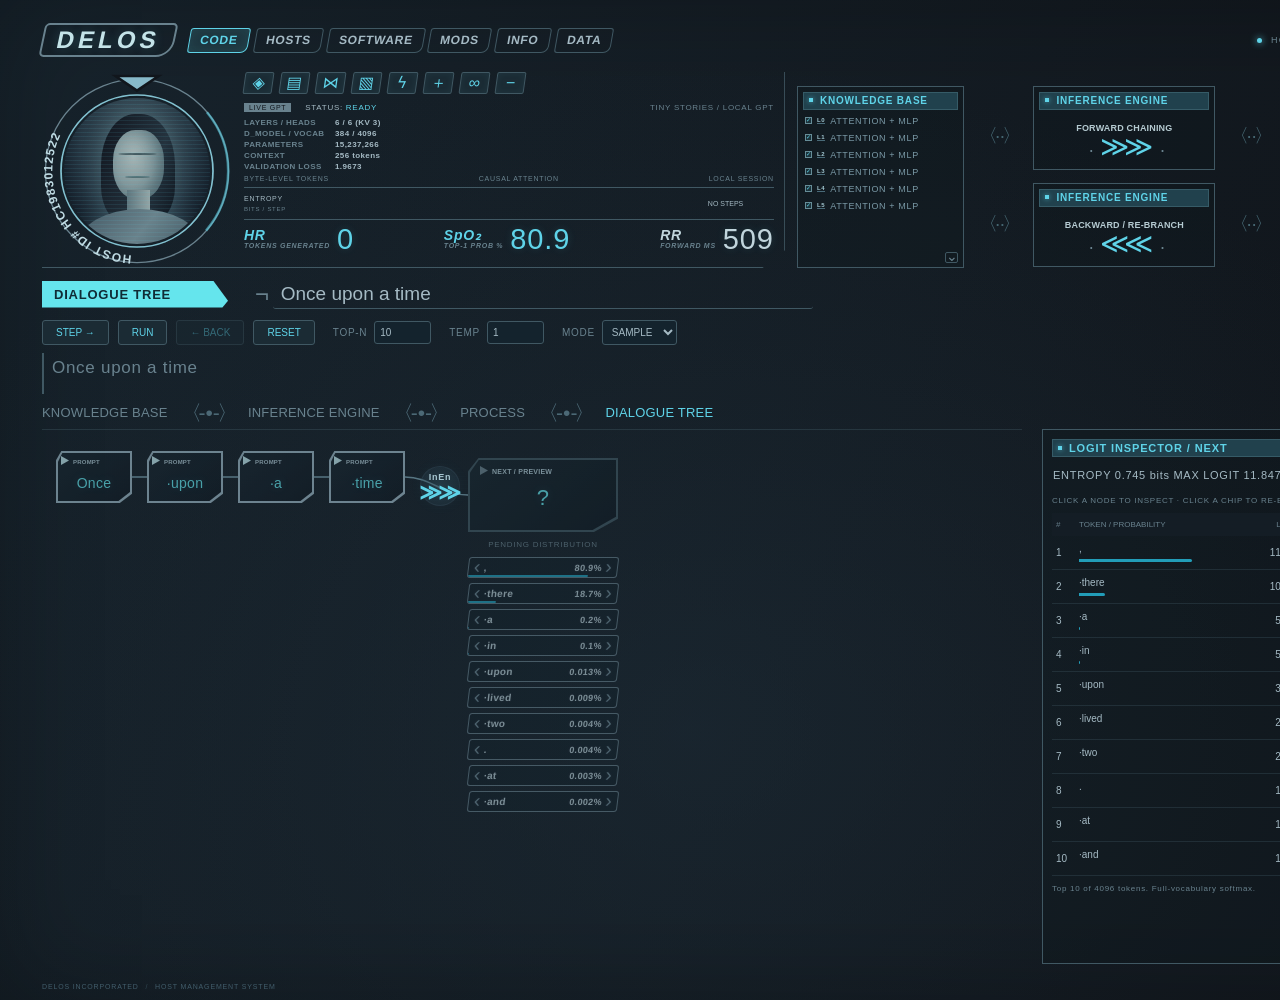
==== index.html @ 81b003f8 "chore: initialize Delos UI repository Co-Authored-By: Claude Code <noreply@anthropic.com>" ====
<!doctype html>
<html lang="en">
<head>
  <meta charset="utf-8"><meta name="viewport" content="width=device-width, initial-scale=1"><meta name="color-scheme" content="dark">
  <title>DELOS — Live Token Tree</title><link rel="stylesheet" href="style.css">
</head>
<body>
<main class="console" aria-label="Delos live model console">
  <header class="topbar">
    <a class="logo" href="#code" aria-label="Delos home">DELOS</a>
    <nav aria-label="System modules"><a class="tab active" href="#code" aria-current="page">CODE</a><a class="tab" href="#host">HOSTS</a><span class="tab">SOFTWARE</span><a class="tab" href="decide.html">MODS</a><span class="tab">INFO</span><span class="tab">DATA</span></nav>
    <div class="system-status"><span class="status-dot"></span><span id="system-status">LOADING HOST</span><span class="status-divider">/</span> LOCAL INFERENCE <span class="status-divider">/</span> ADMIN</div>
  </header>
  <section class="overview" aria-label="Model diagnostics and processing architecture">
    <section class="host" id="host" aria-label="Model diagnostics">
      <div class="host-tools" aria-hidden="true"><button tabindex="-1">◈</button><button tabindex="-1">▤</button><button tabindex="-1">⋈</button><button tabindex="-1">▧</button><button tabindex="-1">ϟ</button><button tabindex="-1">＋</button><button tabindex="-1">∞</button><button tabindex="-1">−</button></div>
      <div class="portrait">
        <div class="portrait-disc"><div class="silhouette"><span class="hair"></span><span class="head"></span><span class="neck"></span><span class="shoulders"></span></div><span class="portrait-scan"></span></div>
        <svg class="portrait-ring" viewBox="0 0 220 220" role="img" aria-label="Delos host"><defs><path id="host-label" d="M 110, 208 a 98,98 0 1,1 0,-196 a 98,98 0 1,1 0,196"/></defs><circle cx="110" cy="110" r="106"/><circle class="ring-inner" cx="110" cy="110" r="88"/><path class="ring-segment" d="M 191 42 A 106 106 0 0 1 190 179"/><text><textPath href="#host-label" startOffset="1%">HOST ID# HC1983012522</textPath></text><path class="portrait-pointer" d="M 110 17 L 85 0 H 135 Z"/></svg>
      </div>
      <div class="telemetry">
        <div class="telemetry-top"><span class="tiny-tag" id="model-kind">LIVE</span><span>STATUS: <b id="phase">LOADING</b></span><span class="serial">TINY STORIES / LOCAL GPT</span></div>
        <dl class="telemetry-data" id="model-config"></dl>
        <div class="host-actions"><span>BYTE-LEVEL TOKENS</span><span>CAUSAL ATTENTION</span><span>LOCAL SESSION</span></div>
        <div class="eeg"><div class="eeg-label">ENTROPY<span>BITS / STEP</span></div><svg id="entropy-chart" viewBox="0 0 250 34" preserveAspectRatio="none" role="img" aria-label="Generated token entropy history"><title>Entropy history — no generated tokens yet</title></svg><span class="eeg-label" id="entropy-hover">NO STEPS</span></div>
        <div class="vitals"><div><span>HR<small>TOKENS GENERATED</small></span><strong id="tokens-count">0</strong></div><div><span>SpO₂<small>TOP-1 PROB %</small></span><strong id="top-prob">—</strong></div><div><span>RR<small>FORWARD MS</small></span><strong id="forward-ms">—</strong></div></div>
      </div>
    </section>
    <section class="knowledge module" aria-labelledby="knowledge-title"><h2 id="knowledge-title">KNOWLEDGE BASE</h2><ul class="knowledge-list" id="layers"></ul><span class="module-corner" aria-hidden="true">⌄</span></section>
    <div class="engine-links" aria-hidden="true"><span>〈· ·〉</span><span>〈· ·〉</span></div>
    <div class="engines"><section class="module engine" id="forward-engine"><h2>INFERENCE ENGINE</h2><h3>FORWARD CHAINING</h3><div class="engine-direction"><span>·</span> ≫≫ <span>·</span></div></section><section class="module engine"><h2>INFERENCE ENGINE</h2><h3>BACKWARD / RE-BRANCH</h3><div class="engine-direction"><span>·</span> ≪≪ <span>·</span></div></section></div>
    <div class="engine-links" aria-hidden="true"><span>〈· ·〉</span><span>〈· ·〉</span></div>
    <section class="processes module" aria-labelledby="process-title"><h2 id="process-title">PROCESSES</h2><ul id="processes"><li data-phase="TOKENIZE">TOKENIZE</li><li data-phase="FORWARD">FORWARD</li><li data-phase="SOFTMAX">SOFTMAX</li><li data-phase="SAMPLE">SAMPLE</li><li data-phase="READY">DIALOGUE TREE</li><li data-phase="LOADING">LOAD HOST</li></ul><span class="module-corner" aria-hidden="true">⌄</span></section>
  </section>
  <section class="dialogue-heading" id="code" aria-labelledby="dialogue-title"><h1 id="dialogue-title">DIALOGUE TREE</h1><label class="prompt-label" for="prompt">¬</label><input id="prompt" value="Once upon a time" aria-label="Prompt" spellcheck="false"><span class="heading-meta">TINY STORIES / NEXT-TOKEN PREDICTION</span></section>
  <div class="controls" aria-label="Generation controls"><button id="step" disabled>STEP →</button><button id="run" disabled>RUN</button><button id="back" disabled>← BACK</button><button id="reset" disabled>RESET</button><label>TOP-N <input id="top-n" type="number" min="3" max="20" value="10"></label><label>TEMP <input id="temperature" type="number" min="0" max="5" step="0.1" value="1"></label><label>MODE <select id="mode"><option value="sample">SAMPLE</option><option value="greedy">GREEDY</option></select></label><span class="control-help">SPACE / → STEP · ← BACK · ENTER APPLY PROMPT</span></div>
  <div class="decoded" id="decoded" aria-label="Decoded token chain"></div>
  <nav class="breadcrumb" aria-label="Current process"><span>KNOWLEDGE BASE</span><i aria-hidden="true">〈- • -〉</i><span>INFERENCE ENGINE</span><i aria-hidden="true">〈- • -〉</i><span>PROCESS</span><i aria-hidden="true">〈- • -〉</i><strong>DIALOGUE TREE</strong></nav>
  <div class="live-workspace">
    <section class="tree-viewport" id="tree-viewport" aria-label="Token chain, horizontally scrollable" tabindex="0"><div class="tree" id="tree"></div></section>
    <aside class="inspector module" aria-labelledby="inspector-title"><h2 id="inspector-title">LOGIT INSPECTOR / NEXT</h2><div class="distribution-meta" id="distribution-meta">AWAITING HOST</div><p class="inspector-help">CLICK A NODE TO INSPECT · CLICK A CHIP TO RE-BRANCH</p><div class="table-scroll"><table><thead><tr><th>#</th><th>TOKEN / PROBABILITY</th><th>LOGIT</th><th>LOGIT / T</th><th>PROB</th><th>CUM.</th></tr></thead><tbody id="logits-table"></tbody></table></div><p class="inspector-help" id="inspector-note">Probabilities cover the full vocabulary. Only top-N shown.</p></aside>
  </div>
  <div class="app-message" id="app-message" role="status" aria-live="polite"></div>
  <footer><span>DELOS INCORPORATED <i> / </i> HOST MANAGEMENT SYSTEM</span><span>LOCAL GPT <i> / </i> NO REMOTE INFERENCE</span></footer>
  <div class="loading-overlay" id="loading-overlay" role="status" aria-live="polite"><h2 id="loading-title">LOADING HOST…</h2><progress id="loading-progress" aria-label="Model loading"></progress><p id="loading-detail">Loading tokenizer and model weights.</p></div>
</main>
<script>
if (location.protocol === 'file:') {
  document.getElementById('loading-title').textContent = 'HTTP SERVER REQUIRED';
  document.getElementById('loading-detail').textContent = 'Serve with `python3 -m http.server` then open http://localhost:8000/. Browser modules cannot load via file://.';
  document.getElementById('loading-progress').hidden = true;
}
</script>
<script type="module" src="app.js"></script>
</body>
</html>
---- style.css ----
:root{--bg:#11161c;--panel:#141d25;--cyan:#5fd3e8;--bright:#65e5ed;--ink:#a5bac4;--muted:#69828e;--line:#405863;--dim:#253a45}
*{box-sizing:border-box}
html{background:var(--bg);scroll-behavior:smooth}
body{margin:0;color:var(--ink);font-family:"Arial Narrow","Helvetica Neue Condensed","Roboto Condensed","Helvetica Neue",Arial,sans-serif;font-stretch:condensed;letter-spacing:.045em}
a{color:inherit;text-decoration:none}button{font:inherit;color:inherit;cursor:default}button:focus-visible,a:focus-visible{outline:2px solid var(--bright);outline-offset:4px}
.console{width:1600px;height:1000px;position:relative;overflow:hidden;padding:22px 42px;background:radial-gradient(ellipse at 43% 73%,#20313d77,transparent 65%),linear-gradient(115deg,#17232c,var(--bg) 75%);box-shadow:inset 0 0 100px #0004}
.console:after{content:"";position:absolute;inset:0;pointer-events:none;opacity:.12;background:repeating-linear-gradient(0deg,transparent 0 3px,#78bed60b 3px 4px);z-index:5}
.topbar{height:36px;display:flex;align-items:center;gap:14px}.logo{display:block;font-size:24px;font-weight:800;letter-spacing:.17em;line-height:30px;padding:0 13px;border:2px solid var(--muted);border-radius:5px 5px 16px 5px;transform:skewX(-12deg);color:#c5e4e9;text-shadow:0 0 10px #5fd3e83d}.topbar nav{display:flex;gap:6px;align-items:center}.tab{border:1px solid var(--line);border-radius:3px 3px 7px 3px;padding:4px 10px;font-size:12px;font-weight:700;line-height:15px;transform:skewX(-10deg)}.tab.active{color:var(--cyan);border-color:var(--cyan);background:#5fd3e820;box-shadow:inset 0 0 12px #5fd3e818}.system-status{margin-left:auto;display:flex;align-items:center;gap:9px;font-size:9px;color:var(--muted);letter-spacing:.15em}.status-dot{width:5px;height:5px;border-radius:50%;background:var(--cyan);box-shadow:0 0 7px var(--cyan)}.status-divider{color:var(--line);padding:0 7px}
.overview{display:grid;grid-template-columns:49% 11% 3% 12% 3% 18%;gap:.8%;height:196px;margin-top:14px;align-items:end}.host{position:relative;height:196px;display:grid;grid-template-columns:194px 1fr;border-bottom:1px solid var(--line);border-right:1px solid var(--line);clip-path:polygon(0 0,100% 0,100% 91%,97% 100%,0 100%)}.host-tools{position:absolute;top:0;left:202px;display:flex;gap:7px}.host-tools button,.edge-controls button{border:1px solid var(--line);background:#1b2b34;font-size:17px;line-height:20px;width:29px;height:22px;padding:0;color:var(--cyan);border-radius:2px;box-shadow:inset 0 0 7px #5fd3e812}.host-tools button{transform:skewX(-8deg);font-size:16px}.portrait{position:relative;width:190px;height:190px;margin-top:4px}.portrait-disc{position:absolute;inset:22px;border-radius:50%;overflow:hidden;background:radial-gradient(ellipse at 50% 35%,#4b626c,#263642 55%,#111a25 80%)}.portrait-ring{position:absolute;inset:0;width:100%;height:100%;overflow:visible;fill:none;stroke:var(--muted);stroke-width:1.5}.portrait-ring .ring-inner{stroke:#82c1d0;stroke-width:2}.portrait-ring .ring-segment{stroke:var(--cyan);stroke-width:3;opacity:.55}.portrait-ring text{font-size:14px;font-weight:700;letter-spacing:1.2px;fill:#c0dce4;stroke:none}.portrait-pointer{fill:#87b9c9;stroke:#11161c;stroke-width:3}.silhouette{position:absolute;inset:0;filter:drop-shadow(0 0 10px #8ecbd32b)}.silhouette span{position:absolute;display:block}.hair{width:74px;height:111px;left:37px;top:16px;border-radius:46% 46% 35% 35%;background:linear-gradient(110deg,#11151e,#25333e 65%,#0e151e)}.head{width:51px;height:69px;left:49px;top:32px;border-radius:44% 44% 45% 45%;background:radial-gradient(ellipse at 40% 38%,#a5b4b4,#81969a 50%,#4f666e 96%);box-shadow:inset -8px 0 12px #2e495444}.head:after{content:"";position:absolute;left:12px;top:46px;width:25px;height:2px;border-radius:50%;background:#536f74;box-shadow:-7px -23px 0 -0.2px #334c53,7px -23px 0 -0.2px #334c53}.neck{width:23px;height:33px;left:63px;top:92px;background:linear-gradient(90deg,#5e757d,#93a5a6);border-radius:0 0 30% 30%}.shoulders{width:121px;height:70px;left:15px;top:111px;border-radius:50% 50% 0 0;background:linear-gradient(130deg,#435763,#6a828b 45%,#304651)}.portrait-scan{position:absolute;inset:0;background:repeating-linear-gradient(0deg,transparent 0 3px,#5fd3e818 3px 4px)}
.telemetry{padding:29px 10px 0 8px;min-width:0}.telemetry-top{font-size:8px;display:flex;gap:14px;align-items:center;height:13px}.telemetry-top b{color:var(--cyan);font-weight:500}.tiny-tag{font-size:7px;background:var(--muted);color:var(--bg);padding:1px 5px}.serial{margin-left:auto;color:var(--muted)}.telemetry-data{margin:1px 0 4px;font-size:7px;letter-spacing:.05em;font-weight:600}.telemetry-data>div{display:flex;gap:5px;align-items:center;height:9px}.telemetry-data dt{color:var(--muted);min-width:76px}.telemetry-data dd{margin:0;flex:1;white-space:nowrap;display:flex;gap:6px;align-items:center}.telemetry-data dt:not(:first-child){min-width:auto;margin-left:5px}.meter{display:inline-block;width:69px;height:5px;background:#203943;border:1px solid #426472}.meter>i{display:block;width:78%;height:100%;background:var(--cyan);box-shadow:0 0 4px #5fd3e850}.meter.narrow{width:80px}.meter.narrow>i{width:64%;background:#a5bac4}.host-actions{display:flex;gap:5px;border-bottom:1px solid var(--line);padding-bottom:5px}.host-actions button{border:1px solid #334a56;background:#1d2c35;padding:2px 6px;font-size:7px;font-weight:600;border-radius:2px;flex:1;white-space:nowrap}.eeg{height:36px;display:grid;grid-template-columns:38px 1.55fr 31px 1fr;gap:6px;align-items:center;border-bottom:1px solid var(--line)}.eeg-label{font-size:7px;color:var(--ink);line-height:10px}.eeg-label span{display:block;font-size:6px;color:var(--muted)}.eeg svg{width:100%;height:29px}.wave{fill:none;stroke:var(--cyan);stroke-width:1;vector-effect:non-scaling-stroke}.wave.secondary{stroke:#91aab2;opacity:.6}.wave.faint{stroke:var(--line);opacity:.35}.vitals{display:flex;height:38px;align-items:center;justify-content:space-between;gap:10px}.vitals>div{display:flex;gap:7px;align-items:center}.vitals span{font-size:14px;font-weight:700;color:var(--cyan);line-height:14px;font-style:italic}.vitals small{display:block;font-size:6px;color:var(--muted);line-height:8px}.vitals strong{font-size:37px;font-weight:500;line-height:38px;color:var(--cyan);letter-spacing:.03em;text-shadow:0 0 9px #5fd3e829}.vitals>div:nth-child(3) span,.vitals>div:nth-child(3) strong{color:#c1d5dc}.vitals .vital-signals{display:block}.vital-signals span{display:block;font-style:normal;font-size:6px;color:var(--muted);white-space:nowrap}.vital-signals i{display:inline-block;width:5px;height:5px;border:1px solid var(--muted);border-radius:50%}.vital-signals i:first-of-type{background:var(--cyan);border-color:var(--cyan)}
.module{position:relative;border:1px solid var(--line);background:#0d171d44;padding:5px}.module h2{margin:0;background:#21414d;color:var(--cyan);font-size:10px;font-weight:600;letter-spacing:.08em;line-height:16px;white-space:nowrap;padding:0 5px;border:1px solid #365b67}.module h2:before{content:"";display:inline-block;width:4px;height:4px;background:var(--cyan);margin-right:7px;vertical-align:2px;box-shadow:0 0 5px #5fd3e8aa}.knowledge{height:182px}.knowledge-list{list-style:none;padding:2px 2px 0;margin:0}.knowledge-list li{display:flex;align-items:center;gap:5px;height:12.1px;font-size:6.7px;color:#7b9aa7;letter-spacing:.07em}.checkmark{width:7px;height:7px;border:1px solid #668d98;background:#5fd3e81f;color:var(--cyan);font-size:6px;text-align:center;line-height:5px}.binary{color:#a1c6d0;font-size:6px;font-weight:700;border-bottom:1px solid #496a78}.module-corner{position:absolute;right:5px;bottom:4px;border:1px solid var(--line);width:13px;height:11px;border-radius:2px;line-height:6px;text-align:center;color:var(--muted);font-size:14px}.engine-links{height:176px;display:flex;flex-direction:column;justify-content:space-around;color:#456671;font-size:19px;white-space:nowrap;letter-spacing:-.15em;text-align:center}.engines{height:182px;display:flex;flex-direction:column;gap:13px}.engine{height:84px}.engine h3{margin:13px 0 3px;text-align:center;font-size:9px;letter-spacing:.02em;color:#b6cbd2;font-weight:600}.engine-direction{text-align:center;font-size:28px;line-height:22px;color:var(--cyan);letter-spacing:-.18em}.engine-direction span{font-size:18px;margin:0 9px;color:var(--muted)}.processes{height:182px}.processes ul{list-style:none;margin:4px 0;padding:0}.processes li{position:relative;font-size:13px;font-weight:600;height:23px;margin:2px 0;padding:3px 12px;color:var(--muted);clip-path:polygon(0 0,91% 0,100% 75%,98% 100%,0 100%);background:var(--line)}.processes li:before{position:absolute;content:"";inset:1px;clip-path:polygon(0 0,91% 0,100% 75%,98% 100%,0 100%);background:#14212a;z-index:-1}.processes li.selected{color:#112630;background:var(--bright);text-shadow:none}.processes li.selected:before{background:var(--bright)}
.dialogue-heading{display:flex;height:36px;margin-top:0;align-items:center;gap:27px}.dialogue-heading h1{font-size:13px;font-weight:750;letter-spacing:.06em;background:var(--bright);color:#102c36;margin:0;width:186px;padding:6px 12px;clip-path:polygon(0 0,92% 0,100% 75%,97% 100%,0 100%)}.dialogue-heading p{margin:0;font-size:21px;letter-spacing:.015em;color:#adc4ce;font-weight:300}.heading-meta{margin-left:auto;color:#3c5763;font-size:8px}.muted-tab{height:16px;width:181px;color:#405762;line-height:14px;font-size:10px;padding-left:12px;background:#26374355;border-radius:0 0 8px 0}.breadcrumb{height:40px;display:flex;align-items:center;gap:8px;padding-top:2px;font-size:16px;font-weight:400;color:var(--muted);letter-spacing:.015em;white-space:nowrap}.breadcrumb i{font-size:21px;font-style:normal;color:#4c6976;letter-spacing:-.14em;margin:0 5px}.breadcrumb strong{font-weight:500;color:var(--cyan)}
.tree{position:relative;height:620px;width:1500px}.connectors{position:absolute;inset:0;width:1500px;height:620px;overflow:visible;fill:none;stroke:#577582;stroke-width:1.5}.connectors .future-link{stroke-dasharray:5 6;opacity:.5}.connectors .node-out{stroke:#b5dbe6;stroke-width:2}.connectors marker path{fill:#abcfd9;stroke:#b4dce5;stroke-width:1}.word-column{position:absolute;display:flex;flex-direction:column;gap:5px;width:148px}.pair-column{left:64px;top:88px}.what-column{left:292px;top:75px}.with-column{left:520px;top:107px}.me-column{left:748px;top:142px}.question-column{left:976px;top:294px}.future-column{left:1204px;top:134px}.edge-column{left:1390px;top:192px;width:110px}.chip{position:relative;display:flex;align-items:center;justify-content:center;height:20px;flex-shrink:0;border:1px solid #607985;border-radius:3px;color:#b0c6ce;font-size:12px;font-weight:600;letter-spacing:.035em;background:#14232d55;text-shadow:0 0 3px #b0c6ce22;transform:skewX(-7deg)}.chip:before,.chip:after{position:absolute;top:1px;color:#6b8794;font-size:19px;font-weight:400;line-height:15px}.chip:before{content:"‹";left:5px}.chip:after{content:"›";right:5px}.chip.on{color:#113543;background:var(--bright);border-color:var(--bright);text-shadow:none;font-weight:750;box-shadow:0 0 12px #5fd3e840}.chip.on:before,.chip.on:after{color:#228697}.node{position:relative;height:100px;flex-shrink:0;background:#9bb8c6;clip-path:polygon(7% 0,100% 0,100% 82%,84% 100%,0 100%,0 18%);padding:13px 14px;display:flex;flex-direction:column;justify-content:flex-start}.node:before{content:"";position:absolute;inset:2px;background:linear-gradient(140deg,#192831,#111c25);clip-path:polygon(6% 0,100% 0,100% 81%,84% 100%,0 100%,0 18%);z-index:-1}.node-label{color:#afcad5;font-size:7px;font-weight:600;letter-spacing:.035em;white-space:nowrap;line-height:12px}.node-label:before{content:"";display:inline-block;margin-right:4px;width:8px;height:9px;clip-path:polygon(0 0,100% 50%,0 100%);background:#c1e8ef;vertical-align:-1px}.node h2{color:var(--bright);font-size:29px;font-weight:400;margin:10px 0 0;text-align:center;letter-spacing:.02em;line-height:32px;text-shadow:0 0 10px #5fd3e832}.badge{position:absolute;width:49px;height:49px;border-radius:50%;display:flex;flex-direction:column;align-items:center;justify-content:center;background:radial-gradient(circle,#3253637d,#233b483a);border:1px solid #56768626;color:#a8c7d2;font-size:10px;font-weight:600;line-height:13px;box-shadow:0 0 15px #5fd3e809}.badge span{color:var(--cyan);font-size:22px;line-height:17px;letter-spacing:-.2em;padding-right:5px}.b1{left:237px;top:89px}.b2{left:465px;top:158px}.b3{left:693px;top:232px}.b4{left:921px;top:287px}.b5{left:1149px;top:358px}.ghost{opacity:.13;display:flex;flex-direction:column;gap:5px}.ghost .chip{color:#6a8898;border-color:#3e5867;background:transparent}.prelude{position:absolute;left:0;right:0;bottom:calc(100% + 5px)}.pair-column>.ghost{opacity:.09}.future-column{opacity:.1}.edge-column{opacity:.075}.question-column>.prelude{bottom:calc(100% + 22px)}
.edge-controls{position:absolute;top:320px;right:43px;display:flex;flex-direction:column;align-items:flex-end;gap:7px}.edge-controls>button{width:31px;height:25px;font-size:22px;line-height:20px;background:#182a35}.control-row{display:flex;gap:6px;margin-top:24px}.control-row button{width:31px;height:25px;font-size:21px}footer{position:absolute;left:42px;right:42px;bottom:10px;display:flex;justify-content:space-between;font-size:7px;letter-spacing:.12em;color:#425d6b}footer i{color:#314853;margin:0 4px;font-style:normal}
/* ponytail: fixed 1600 × 1000 console; add reflow for a functional mobile console. */
input,select{font:inherit;color:var(--ink);background:#14232d;border:1px solid var(--line);border-radius:3px;padding:5px;accent-color:var(--cyan)}input:focus-visible,select:focus-visible{outline:2px solid var(--bright)}button{cursor:pointer}button:disabled{cursor:wait;opacity:.4}.host-tools button{cursor:default}.telemetry-data{font-size:8px;margin:3px 0}.telemetry-data>div{height:11px}.telemetry-data dt{min-width:86px}.host-actions{font-size:7px;justify-content:space-between;color:var(--muted)}.eeg{grid-template-columns:48px 1fr 66px;height:32px}.wave{stroke-width:2}.vitals strong{font-size:29px}.vitals small{font-size:7px}.knowledge-list{max-height:146px;overflow:auto}.knowledge-list li{font-size:9px;height:17px}.engine.busy{border-color:var(--bright);box-shadow:0 0 18px #5fd3e833}.engine.busy h3{color:var(--bright)}.dialogue-heading{margin-top:8px}.prompt-label{font-size:24px;color:var(--muted);margin-right:-24px}#prompt{width:540px;font-size:19px;background:transparent;border:0;border-bottom:1px solid var(--line);padding:3px 8px}.heading-meta{color:var(--muted)}.controls{display:flex;align-items:center;gap:9px;height:41px;font-size:10px}.controls button{border:1px solid var(--line);background:#1b2b34;padding:6px 13px;border-radius:3px;color:var(--cyan)}.controls button:hover:not(:disabled){background:#294451}.controls label{display:flex;align-items:center;gap:7px;margin-left:9px;color:var(--muted)}.controls input{width:57px}.control-help{margin-left:auto;color:var(--muted);font-size:8px}.decoded{height:41px;overflow:auto;white-space:pre-wrap;font-size:17px;line-height:23px;color:var(--bright);padding:3px 8px;border-left:2px solid var(--line)}.decoded .prompt-text{color:var(--muted)}.breadcrumb{height:35px;font-size:13px}.live-workspace{display:grid;grid-template-columns:minmax(0,1fr) 516px;gap:20px;height:535px}.tree-viewport{overflow:auto;scrollbar-color:var(--line) var(--bg);border-top:1px solid #40586366;position:relative}.tree{height:508px;min-width:100%;width:auto}.tree .connectors{width:100%;height:100%;pointer-events:none}.tree .word-column{width:150px;gap:5px}.tree .node{height:74px;padding:8px 12px;cursor:pointer;clip-path:polygon(7% 0,100% 0,100% 82%,84% 100%,0 100%,0 18%)}.tree .node h2{font-size:22px;line-height:25px;margin-top:7px;overflow:hidden;text-overflow:ellipsis;white-space:nowrap}.tree .node.selected{background:var(--bright);filter:drop-shadow(0 0 4px #5fd3e833)}.tree .prompt-column{width:76px}.tree .prompt-column .node{height:52px;opacity:.65;padding:5px}.tree .prompt-column .node h2{font-size:14px;margin-top:3px}.tree .prompt-column .node-label{font-size:6px}.tree .chip{width:150px;height:21px;font-size:10px;padding:0 15px;gap:6px;justify-content:space-between;cursor:pointer;overflow:hidden}.chip .token{overflow:hidden;text-overflow:ellipsis;white-space:nowrap;z-index:1}.chip .prob{font-size:9px;z-index:1;white-space:nowrap}.chip .prob-bar{position:absolute;left:0;bottom:0;height:2px;background:var(--cyan);border-radius:0 4px 4px 0}.chip.on .prob-bar{background:#113543}.tree .chip:hover{border-color:var(--bright)}.tree .preview-column{opacity:.65}.tree .preview-column .node{border:0;background:var(--line)}.tree .preview-column .node-label:before{background:var(--muted)}.tree .badge{width:40px;height:40px;font-size:9px}.column-caption{color:var(--muted);font-size:8px;text-align:center;line-height:15px}.inspector{height:535px;padding:9px;min-width:0}.inspector h2{font-size:11px}.distribution-meta{display:flex;gap:15px;font-size:11px;padding:12px 1px 7px;color:var(--ink)}.inspector-help{font-size:8px;color:var(--muted);line-height:13px;margin:6px 0}.table-scroll{max-height:405px;overflow:auto}table{border-collapse:collapse;width:100%;font-size:10px;letter-spacing:0;table-layout:fixed}th{text-align:right;color:var(--muted);font-weight:500;font-size:8px;padding:7px 4px;position:sticky;top:0;background:#141d25}th:first-child{width:23px;text-align:left}th:nth-child(2){width:148px;text-align:left}td{padding:7px 4px;border-bottom:1px solid #40586355;text-align:right;font-variant-numeric:tabular-nums}td:first-child,td:nth-child(2){text-align:left}td:nth-child(2){overflow:hidden;text-overflow:ellipsis;white-space:nowrap;position:relative}td .table-bar{display:block;height:3px;background:var(--cyan);border-radius:0 4px 4px 0;margin-top:5px}tr.chosen td{background:#5fd3e812}tr:hover td,tr:focus td{background:#5fd3e81f}tr:focus-visible{outline:1px solid var(--bright)}.app-message{position:absolute;bottom:29px;left:42px;font-size:10px;color:var(--ink)}.loading-overlay{position:absolute;inset:0;background:#11161cef;z-index:10;display:flex;flex-direction:column;align-items:center;justify-content:center;gap:15px}.loading-overlay[hidden]{display:none}.loading-overlay h2{font-size:24px;letter-spacing:.12em;color:var(--bright)}.loading-overlay p{max-width:650px;white-space:pre-wrap;font-size:14px;line-height:1.7;text-align:center}.loading-overlay progress{width:320px;height:5px}.loading-overlay.error h2{color:#ffb5ac}#entropy-hover{font-size:7px;letter-spacing:0}.wave,.entropy-point{stroke:#229db8}.chip .prob-bar,td .table-bar{background:#229db8}.entropy-hit{fill:transparent;cursor:crosshair}.entropy-crosshair{stroke:var(--ink);stroke-width:1;stroke-dasharray:2 2}.entropy-point{fill:var(--cyan)}

@media(max-width:1599px){.console{transform:scale(calc(100vw / 1600px));transform-origin:top left}body{height:calc(100vw * .625);overflow-x:hidden}}
@media(min-width:1601px){body{display:flex;justify-content:center;min-height:100vh;align-items:center}}
@media(forced-colors:active){.chip.on,.tab.active,.processes .selected{outline:2px solid Highlight}.node:before,.processes li:before{background:Canvas}.node{background:CanvasText}.ghost{opacity:.3}}

/* System One lab: scoped additions leave the token console untouched. Chart palette validated on #141d25. */
.s1-console{--muted:#8ca2ad;--series:#229db8;--series2:#ce663f;display:flex;flex-direction:column;gap:12px;padding-bottom:38px}.s1-console .topbar{flex-shrink:0}.s1-heading{display:flex;justify-content:space-between;align-items:center;min-height:77px;border-bottom:1px solid var(--line)}.s1-kicker{font-size:9px;letter-spacing:.15em;color:var(--muted)}.s1-heading h1{margin:7px 0 9px;color:var(--bright);font-size:31px;font-weight:400;letter-spacing:.13em}.s1-heading p{font-size:12px;line-height:1.8;text-align:right;color:var(--muted)}.s1-heading strong{font-weight:500;color:var(--ink)}.s1-evidence{display:grid;grid-template-columns:1.13fr 1fr 1fr 1.25fr;gap:22px;align-items:center;padding:9px 13px;border:1px solid var(--line);background:#141d2577;min-height:73px}.s1-evidence>div{display:flex;align-items:center;gap:13px}.s1-evidence strong{font-size:28px;color:var(--ink);font-weight:500;white-space:nowrap}.s1-evidence span,.s1-evidence p{font-size:9px;line-height:1.7;margin:0;color:var(--muted)}.s1-routes{display:flex;gap:8px;min-height:33px;align-items:center}.s1-routes a{padding:8px 18px;border:1px solid var(--line);font-size:11px;border-radius:3px}.s1-routes a.active{border-color:var(--cyan);color:var(--cyan);background:#5fd3e812}.s1-mapping{font-size:10px;line-height:1.7;margin:0;color:var(--muted);max-width:1450px}.s1-mapping code{font-size:10px;color:var(--ink)}.s1-mapping span{color:var(--ink)}#route{flex:1;min-height:0;overflow:auto;scrollbar-color:var(--line) var(--bg);padding-right:3px}.s1-grid{display:grid;grid-template-columns:1fr 1fr;gap:16px}.s1-panel{padding:10px;min-width:0;margin-bottom:12px;background:#141d25a0}.s1-panel h2{font-size:11px;line-height:21px;margin-bottom:10px;white-space:normal}.s1-panel h3{font-size:11px;letter-spacing:.05em;font-weight:600}.s1-field{display:flex;flex-direction:column;gap:5px;color:var(--muted);font-size:9px;line-height:1.3;margin:8px 0}.s1-console textarea{resize:vertical;min-height:34px;font:12px/1.5 "Helvetica Neue",Arial,sans-serif;letter-spacing:.025em;color:var(--ink);background:#101a22;border:1px solid var(--line);border-radius:3px;padding:8px;width:100%}.s1-console textarea:focus-visible{outline:2px solid var(--bright)}.s1-field input{width:100%;font-size:12px}.s1-console button{font-size:10px;padding:6px 11px;border:1px solid var(--line);border-radius:3px;background:#1b2b34;color:var(--cyan)}.s1-console button:hover:not(:disabled){background:#294451}.s1-console .s1-run{color:#102c36;background:var(--bright);border-color:var(--bright);font-weight:700}.s1-toolbar{display:flex;align-items:center;gap:12px;flex-wrap:wrap;font-size:10px;min-height:36px;margin:5px 0 10px;color:var(--muted)}.s1-toolbar label{display:flex;align-items:center;gap:7px}.s1-toolbar input[type=number]{width:54px}.s1-toolbar select{font-size:10px}.s1-toolbar>strong{font-size:10px;color:var(--ink);font-weight:500}.s1-question-list{display:flex;flex-direction:column;gap:8px}.s1-question{border:1px solid #40586399;background:#101a2244;padding:8px}.s1-question-head{display:flex;gap:12px;align-items:center;font-size:9px;color:var(--muted)}.s1-question-head label{display:flex;align-items:center;gap:6px}.s1-question-head input{width:140px;font-size:11px;padding:3px}.s1-question-head select{font-size:11px;padding:3px}.s1-question-head .q-remove{margin-left:auto;font-size:8px;padding:4px 8px}.s1-question .s1-field{margin:6px 0 0;gap:3px}.s1-question .q-criteria{height:58px;min-height:40px;font:10px/1.35 ui-monospace,SFMono-Regular,Consolas,monospace;padding:5px}.s1-question .q-instructions{padding:4px 6px;font-size:11px}.s1-warning{border:1px solid #dca77b66;background:#dca77b0d;color:#e7bd99;font-size:9px;line-height:1.45;padding:5px 8px;margin:6px 0}.s1-warning[hidden]{display:none}.s1-answer{border-bottom:1px solid #40586366;padding:0 2px 8px;margin-bottom:9px}.s1-answer h3{display:flex;gap:15px;align-items:baseline;justify-content:space-between;margin:0 0 7px;color:var(--ink)}.s1-answer h3 span{font-size:10px;color:var(--muted);font-weight:400}.s1-probs{display:flex;flex-direction:column;gap:5px}.s1-prob{display:grid;grid-template-columns:120px 1fr 55px;align-items:center;gap:8px;font-size:10px;min-height:16px}.s1-prob>span{white-space:nowrap;overflow:hidden;text-overflow:ellipsis}.s1-prob strong{font-weight:500;text-align:right;font-variant-numeric:tabular-nums}.s1-prob.chosen{background:#5fd3e80b;outline:1px solid #5fd3e833}.s1-track{height:8px;background:#1c3641;position:relative}.s1-track i{display:block;height:8px;background:var(--series);border-radius:0 4px 4px 0}.s1-prob:hover .s1-track,.s1-prob:focus .s1-track{outline:1px solid var(--ink)}.s1-confidence{display:flex;justify-content:space-between;font-size:9px;color:var(--muted);gap:10px;margin-top:7px}.s1-confidence strong{color:var(--ink);font-weight:500;margin-left:8px}.s1-note{font-size:10px;line-height:1.65;color:var(--muted);margin:9px 0}.s1-empty{padding:18px 8px;font-size:12px;line-height:1.8;color:var(--muted)}.s1-mean{position:relative;display:flex;justify-content:space-between;margin:10px 2px 0;border-top:1px solid var(--line);font-size:9px;color:var(--muted);padding-top:5px}.s1-mean i{position:absolute;width:0;height:9px;border-left:2px solid var(--ink);top:-5px}.s1-mean b{font-weight:400}.s1-raw{display:grid;grid-template-columns:1fr 1fr;gap:8px;margin-top:10px}.s1-json{min-width:0}.s1-console details summary{font-size:9px;color:var(--muted);cursor:pointer;padding:6px 0;line-height:1.5}.s1-json pre{height:125px;overflow:auto;white-space:pre-wrap;word-break:break-word;margin:0;padding:7px;background:#101a22;font:9px/1.45 ui-monospace,SFMono-Regular,Consolas,monospace;border:1px solid #40586366;letter-spacing:0}.s1-message{margin:0;font-size:11px;min-height:15px;color:#e7bd99}.s1-result-line{font-size:13px;line-height:1.6;color:var(--ink);margin:11px 2px}.s1-result-line strong{font-weight:500;color:var(--ink)}.s1-time-row{display:grid;grid-template-columns:112px 1fr 70px;gap:8px;align-items:center;min-height:24px;font-size:9px}.s1-time-row strong{font-weight:500;text-align:right}.s1-time-track{height:10px;background:#1c364144;position:relative}.s1-time-track i{position:absolute;height:10px;background:var(--series);border-radius:0 4px 4px 0}.s1-time-row:focus .s1-time-track,.s1-time-row:hover .s1-time-track{outline:1px solid var(--ink)}.s1-fan-answers{display:grid;grid-template-columns:repeat(2,1fr);gap:7px;margin:10px 0;font-size:10px}.s1-fan-answers span{border-bottom:1px solid #40586344;padding:3px}.s1-fan-answers b{font-weight:400;float:right;color:var(--muted)}.s1-generated{font-size:15px;line-height:1.7;white-space:pre-wrap;max-height:145px;overflow:auto;border-left:2px solid var(--line);padding:5px 10px;color:var(--ink)}.s1-slider{display:flex;align-items:center;gap:16px;font-size:11px;color:var(--muted);margin:25px 4px}.s1-slider input{flex:1;min-width:100px}.s1-slider output{width:42px;color:var(--ink);text-align:right;font-variant-numeric:tabular-nums}.s1-band{padding:30px 10px;margin:29px 3px 10px;border:1px solid var(--cyan);background:#5fd3e80b;font-size:28px;text-align:center;letter-spacing:.1em;color:var(--ink)}.s1-story{font-size:12px;line-height:1.75;margin:6px 3px}.s1-forge-grid{display:grid;grid-template-columns:repeat(4,1fr);gap:12px}.s1-weights{display:flex;gap:26px;margin:4px 0 12px}.s1-weights .s1-slider{flex:1;margin:10px 0}.s1-table{font-size:11px;letter-spacing:.02em;table-layout:auto}.s1-table th,.s1-table td{padding:10px 8px;white-space:normal;overflow:visible;text-overflow:clip;width:auto}.s1-table th{font-size:9px}.s1-table td:nth-child(2){white-space:normal;width:auto}.s1-table-bar{height:5px;display:block;background:var(--series);border-radius:0 4px 4px 0;margin-top:6px}.s1-forge-details{display:grid;grid-template-columns:repeat(4,1fr);gap:15px}.s1-forge-details .s1-prob{grid-template-columns:65px 1fr 42px;gap:5px;font-size:9px}.s1-forge-details .s1-confidence{display:block;line-height:1.8}.s1-forge-details .s1-confidence span{display:block}.s1-metrics{display:grid;grid-template-columns:repeat(4,1fr);gap:14px;margin:10px 0 15px}.s1-metrics>div{border:1px solid var(--line);padding:12px 15px;display:flex;justify-content:space-between;align-items:center}.s1-metrics span{font-size:11px;color:var(--muted)}.s1-metrics strong{font-size:25px;font-weight:500;color:var(--ink)}.s1-legend{display:flex;gap:23px;font-size:10px;color:var(--ink);margin:8px 0 12px}.s1-legend span{display:flex;gap:7px;align-items:center}.s1-legend i{display:inline-block;width:15px;height:8px;background:var(--series)}.s1-legend i.second{background:var(--series2)}.s1-reliability{display:flex;height:215px;gap:5px}.s1-y-axis{width:39px;display:flex;flex-direction:column;justify-content:space-between;padding-bottom:39px;font-size:9px;color:var(--muted)}.s1-bin-columns{display:flex;gap:10px;flex:1;border-bottom:1px solid var(--line)}.s1-bin{flex:1;min-width:0;text-align:center;display:flex;flex-direction:column;gap:5px;font-size:9px;color:var(--ink)}.s1-bin-marks{height:176px;display:flex;align-items:flex-end;justify-content:center;gap:2px;background:linear-gradient(to top,transparent 49.7%,#40586355 49.7% 50.3%,transparent 50.3%);border-bottom:1px solid var(--line)}.s1-bin-marks i{width:13px;max-width:24px;border-radius:4px 4px 0 0;background:var(--series);min-height:0}.s1-bin-marks i.second{background:var(--series2)}.s1-bin b{font-size:9px;font-weight:400;color:var(--muted)}.s1-bin:focus,.s1-bin:hover{outline:1px solid var(--ink);outline-offset:3px}#risk-chart{display:block;width:100%;height:195px;overflow:visible}#risk-chart text{fill:var(--muted);font:10px Arial,sans-serif}.s1-gridline{stroke:#40586366;stroke-width:1}.s1-risk-line{stroke:var(--series);fill:none;stroke-width:2;stroke-linejoin:round;stroke-linecap:round}.s1-risk-dot{fill:var(--series);stroke:#141d25;stroke-width:2}.s1-crosshair{stroke:var(--ink);stroke-width:1}.s1-hit{fill:transparent;cursor:crosshair}.s1-hit:focus{outline:1px solid var(--ink)}.s1-fixture-details{margin-bottom:15px}.s1-console .loading-overlay{position:absolute}.s1-console #verification{font-size:9px;line-height:1.5}.s1-console #coverage-metrics{font-size:11px}.s1-console #risk-hover{min-height:33px}.s1-console footer{font-size:8px}.s1-console footer a{color:var(--muted)}
@media(forced-colors:active){.s1-track i,.s1-time-track i,.s1-bin-marks i,.s1-table-bar{background:Highlight}.s1-bin-marks i.second{background:CanvasText}.s1-prob.chosen,.s1-band{outline:2px solid Highlight}.s1-risk-line{stroke:Highlight}.s1-risk-dot{fill:Highlight}.s1-console .module{background:Canvas}}
@media print{.s1-bin-marks i.second{background:repeating-linear-gradient(135deg,#ce663f 0 2px,#141d25 2px 4px)}}
.s1-body.texture .s1-bin-marks i.second{background:repeating-linear-gradient(135deg,#ce663f 0 2px,#141d25 2px 4px)}
.s1-body.texture .s1-bin-marks i:first-child{background:repeating-linear-gradient(45deg,#229db8 0 2px,#141d25 2px 4px)}
.s1-body.texture .s1-track i{background:repeating-linear-gradient(45deg,#229db8 0 2px,#141d25 2px 4px)}
.s1-body.texture .s1-time-track i{background:repeating-linear-gradient(45deg,#229db8 0 2px,#141d25 2px 4px)}
.s1-body.texture .s1-table-bar{background:repeating-linear-gradient(45deg,#229db8 0 2px,#141d25 2px 4px)}
.s1-console .playground-grid{grid-template-columns:1fr 1fr}
.s1-console .playground-grid>.s1-panel{margin-bottom:0}
.s1-console .playground-grid #questions{max-height:458px;overflow:auto;padding-right:3px}
.s1-console .playground-grid #answers .s1-note{font-size:9px;margin:6px 0}
.s1-console .playground-grid #answers .s1-warning{font-size:8px}
.s1-console .playground-grid #answers .s1-answer{padding-bottom:6px;margin-bottom:7px}
.s1-console .playground-grid #answers .s1-probs{gap:2px}.s1-console .playground-grid .s1-prob{min-height:14px}
.s1-console .playground-grid #timing .s1-note{font-size:9px}
.s1-console .playground-grid .s1-raw{margin-top:5px}
.s1-console .playground-grid .s1-json pre{height:112px}
.s1-console .playground-grid>.s1-panel>.s1-note{font-size:9px;margin:7px 0}
.s1-console .playground-grid #state{height:67px}
.s1-console .playground-grid .s1-question{padding:6px 8px}
.s1-console .playground-grid .s1-question .q-criteria{height:42px}
.s1-console .playground-grid .s1-question .q-warning{font-size:8px;padding:4px 6px}
.s1-console .playground-grid .s1-question-head{gap:8px}
.s1-console .playground-grid .s1-toolbar{gap:9px}
.s1-console .playground-grid .s1-toolbar label{gap:5px}
.s1-console .playground-grid .s1-toolbar select{max-width:181px}
.s1-console .playground-grid .s1-toolbar>button{padding:6px 8px}
.s1-console .playground-grid .s1-answer h3{font-size:10px}
.s1-console .playground-grid .s1-answer h3 span{font-size:9px}

.s1-body[data-route="fanout"] .s1-time-row{min-height:19px}.s1-body[data-route="fanout"] .s1-fan-answers{margin:5px 0;gap:3px}.s1-body[data-route="fanout"] .s1-generated{max-height:91px}.s1-body[data-route="fanout"] .s1-panel .s1-note{margin:6px 0;font-size:9px}.s1-body[data-route="fanout"] .s1-result-line{font-size:12px;margin:6px 2px}
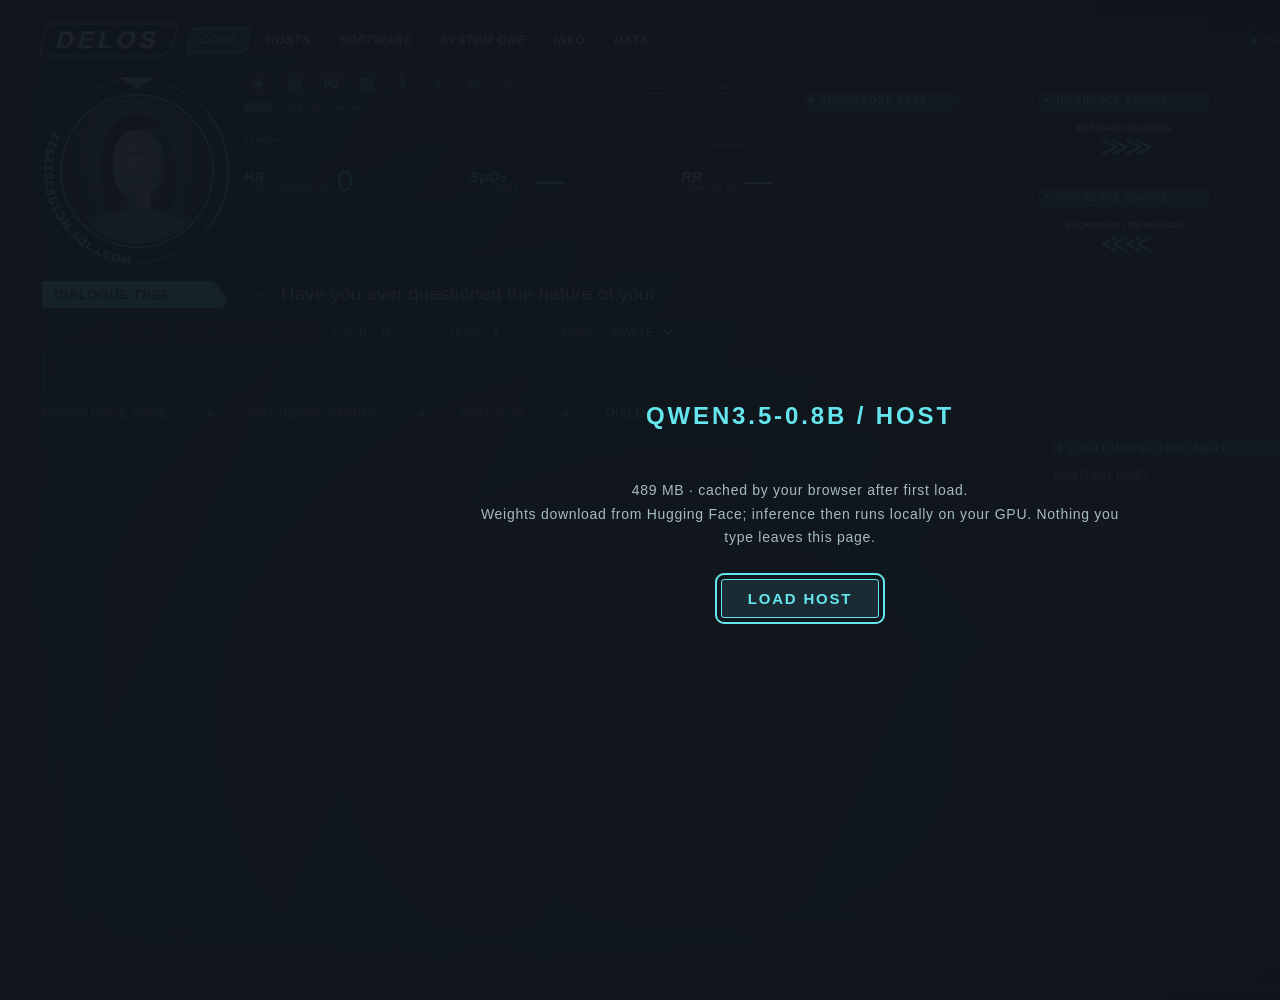
==== commit 63f76018: "feat: restore Delos console on Qwen3.5-0.8B and add OneJev System One tab Return to the original Wes" ====
--- a/index.html
+++ b/index.html
@@ -5,10 +5,11 @@
   <title>DELOS — Live Token Tree</title><link rel="stylesheet" href="style.css">
 </head>
 <body>
+<a class="skip-link" href="#code">Skip to token controls</a>
 <main class="console" aria-label="Delos live model console">
   <header class="topbar">
     <a class="logo" href="#code" aria-label="Delos home">DELOS</a>
-    <nav aria-label="System modules"><a class="tab active" href="#code" aria-current="page">CODE</a><a class="tab" href="#host">HOSTS</a><span class="tab">SOFTWARE</span><a class="tab" href="decide.html">MODS</a><span class="tab">INFO</span><span class="tab">DATA</span></nav>
+    <nav aria-label="System modules"><a class="tab active" href="#code" aria-current="page">CODE</a><a class="tab" href="#host">HOSTS</a><span class="tab">SOFTWARE</span><a class="tab" href="decide.html">SYSTEM ONE</a><span class="tab">INFO</span><span class="tab">DATA</span></nav>
     <div class="system-status"><span class="status-dot"></span><span id="system-status">LOADING HOST</span><span class="status-divider">/</span> LOCAL INFERENCE <span class="status-divider">/</span> ADMIN</div>
   </header>
   <section class="overview" aria-label="Model diagnostics and processing architecture">
@@ -19,30 +20,31 @@
         <svg class="portrait-ring" viewBox="0 0 220 220" role="img" aria-label="Delos host"><defs><path id="host-label" d="M 110, 208 a 98,98 0 1,1 0,-196 a 98,98 0 1,1 0,196"/></defs><circle cx="110" cy="110" r="106"/><circle class="ring-inner" cx="110" cy="110" r="88"/><path class="ring-segment" d="M 191 42 A 106 106 0 0 1 190 179"/><text><textPath href="#host-label" startOffset="1%">HOST ID# HC1983012522</textPath></text><path class="portrait-pointer" d="M 110 17 L 85 0 H 135 Z"/></svg>
       </div>
       <div class="telemetry">
-        <div class="telemetry-top"><span class="tiny-tag" id="model-kind">LIVE</span><span>STATUS: <b id="phase">LOADING</b></span><span class="serial">TINY STORIES / LOCAL GPT</span></div>
+        <div class="telemetry-top"><span class="tiny-tag" id="model-kind">LIVE</span><span>STATUS: <b id="phase">LOADING</b></span><span class="serial">QWEN3.5-0.8B / LOCAL LLM</span></div>
         <dl class="telemetry-data" id="model-config"></dl>
-        <div class="host-actions"><span>BYTE-LEVEL TOKENS</span><span>CAUSAL ATTENTION</span><span>LOCAL SESSION</span></div>
-        <div class="eeg"><div class="eeg-label">ENTROPY<span>BITS / STEP</span></div><svg id="entropy-chart" viewBox="0 0 250 34" preserveAspectRatio="none" role="img" aria-label="Generated token entropy history"><title>Entropy history — no generated tokens yet</title></svg><span class="eeg-label" id="entropy-hover">NO STEPS</span></div>
+        <div class="host-actions"><span>BPE / 248K VOCAB</span><span>CAUSAL ATTENTION</span><span>LOCAL SESSION</span></div>
+        <div class="eeg"><div class="eeg-label">ENTROPY<span>BITS / STEP</span></div><svg id="entropy-chart" viewBox="0 0 250 34" preserveAspectRatio="none" role="group" aria-label="Generated token entropy history; focus steps for exact values"></svg><span class="eeg-label" id="entropy-hover">NO STEPS</span></div>
+        <details class="entropy-data"><summary>Entropy data · bits per generated step</summary><div id="entropy-table" class="table-scroll"></div></details>
         <div class="vitals"><div><span>HR<small>TOKENS GENERATED</small></span><strong id="tokens-count">0</strong></div><div><span>SpO₂<small>TOP-1 PROB %</small></span><strong id="top-prob">—</strong></div><div><span>RR<small>FORWARD MS</small></span><strong id="forward-ms">—</strong></div></div>
       </div>
     </section>
-    <section class="knowledge module" aria-labelledby="knowledge-title"><h2 id="knowledge-title">KNOWLEDGE BASE</h2><ul class="knowledge-list" id="layers"></ul><span class="module-corner" aria-hidden="true">⌄</span></section>
+    <section class="knowledge module" aria-labelledby="knowledge-title"><h2 id="knowledge-title">KNOWLEDGE BASE</h2><ul class="knowledge-list" id="layers" tabindex="0" aria-label="Transformer layers, scrollable"></ul><span class="module-corner" aria-hidden="true">⌄</span></section>
     <div class="engine-links" aria-hidden="true"><span>〈· ·〉</span><span>〈· ·〉</span></div>
     <div class="engines"><section class="module engine" id="forward-engine"><h2>INFERENCE ENGINE</h2><h3>FORWARD CHAINING</h3><div class="engine-direction"><span>·</span> ≫≫ <span>·</span></div></section><section class="module engine"><h2>INFERENCE ENGINE</h2><h3>BACKWARD / RE-BRANCH</h3><div class="engine-direction"><span>·</span> ≪≪ <span>·</span></div></section></div>
     <div class="engine-links" aria-hidden="true"><span>〈· ·〉</span><span>〈· ·〉</span></div>
     <section class="processes module" aria-labelledby="process-title"><h2 id="process-title">PROCESSES</h2><ul id="processes"><li data-phase="TOKENIZE">TOKENIZE</li><li data-phase="FORWARD">FORWARD</li><li data-phase="SOFTMAX">SOFTMAX</li><li data-phase="SAMPLE">SAMPLE</li><li data-phase="READY">DIALOGUE TREE</li><li data-phase="LOADING">LOAD HOST</li></ul><span class="module-corner" aria-hidden="true">⌄</span></section>
   </section>
-  <section class="dialogue-heading" id="code" aria-labelledby="dialogue-title"><h1 id="dialogue-title">DIALOGUE TREE</h1><label class="prompt-label" for="prompt">¬</label><input id="prompt" value="Once upon a time" aria-label="Prompt" spellcheck="false"><span class="heading-meta">TINY STORIES / NEXT-TOKEN PREDICTION</span></section>
+  <section class="dialogue-heading" id="code" aria-labelledby="dialogue-title"><h1 id="dialogue-title">DIALOGUE TREE</h1><label class="prompt-label" for="prompt">¬</label><input id="prompt" value="Have you ever questioned the nature of your" aria-label="Prompt" spellcheck="false"><span class="heading-meta">QWEN3.5-0.8B / NEXT-TOKEN PREDICTION</span></section>
   <div class="controls" aria-label="Generation controls"><button id="step" disabled>STEP →</button><button id="run" disabled>RUN</button><button id="back" disabled>← BACK</button><button id="reset" disabled>RESET</button><label>TOP-N <input id="top-n" type="number" min="3" max="20" value="10"></label><label>TEMP <input id="temperature" type="number" min="0" max="5" step="0.1" value="1"></label><label>MODE <select id="mode"><option value="sample">SAMPLE</option><option value="greedy">GREEDY</option></select></label><span class="control-help">SPACE / → STEP · ← BACK · ENTER APPLY PROMPT</span></div>
-  <div class="decoded" id="decoded" aria-label="Decoded token chain"></div>
+  <div class="decoded" id="decoded" tabindex="0" role="region" aria-label="Decoded token chain"></div>
   <nav class="breadcrumb" aria-label="Current process"><span>KNOWLEDGE BASE</span><i aria-hidden="true">〈- • -〉</i><span>INFERENCE ENGINE</span><i aria-hidden="true">〈- • -〉</i><span>PROCESS</span><i aria-hidden="true">〈- • -〉</i><strong>DIALOGUE TREE</strong></nav>
   <div class="live-workspace">
     <section class="tree-viewport" id="tree-viewport" aria-label="Token chain, horizontally scrollable" tabindex="0"><div class="tree" id="tree"></div></section>
     <aside class="inspector module" aria-labelledby="inspector-title"><h2 id="inspector-title">LOGIT INSPECTOR / NEXT</h2><div class="distribution-meta" id="distribution-meta">AWAITING HOST</div><p class="inspector-help">CLICK A NODE TO INSPECT · CLICK A CHIP TO RE-BRANCH</p><div class="table-scroll"><table><thead><tr><th>#</th><th>TOKEN / PROBABILITY</th><th>LOGIT</th><th>LOGIT / T</th><th>PROB</th><th>CUM.</th></tr></thead><tbody id="logits-table"></tbody></table></div><p class="inspector-help" id="inspector-note">Probabilities cover the full vocabulary. Only top-N shown.</p></aside>
   </div>
   <div class="app-message" id="app-message" role="status" aria-live="polite"></div>
-  <footer><span>DELOS INCORPORATED <i> / </i> HOST MANAGEMENT SYSTEM</span><span>LOCAL GPT <i> / </i> NO REMOTE INFERENCE</span></footer>
-  <div class="loading-overlay" id="loading-overlay" role="status" aria-live="polite"><h2 id="loading-title">LOADING HOST…</h2><progress id="loading-progress" aria-label="Model loading"></progress><p id="loading-detail">Loading tokenizer and model weights.</p></div>
+  <footer><span>DELOS INCORPORATED <i> / </i> HOST MANAGEMENT SYSTEM</span><span>QWEN3.5-0.8B <i> / </i> NO REMOTE INFERENCE · WEIGHTS FROM HUGGING FACE, RUNS ON YOUR GPU</span></footer>
+  <div class="loading-overlay" id="loading-overlay" role="status" aria-live="polite"><h2 id="loading-title">LOADING HOST…</h2><progress id="loading-progress" aria-label="Model loading"></progress><p id="loading-detail">Checking WebGPU and the browser cache…</p><button id="load-host" type="button" hidden>LOAD HOST</button></div>
 </main>
 <script>
 if (location.protocol === 'file:') {
--- a/style.css
+++ b/style.css
@@ -52,3 +52,30 @@
 .s1-console .playground-grid .s1-answer h3 span{font-size:9px}
 
 .s1-body[data-route="fanout"] .s1-time-row{min-height:19px}.s1-body[data-route="fanout"] .s1-fan-answers{margin:5px 0;gap:3px}.s1-body[data-route="fanout"] .s1-generated{max-height:91px}.s1-body[data-route="fanout"] .s1-panel .s1-note{margin:6px 0;font-size:9px}.s1-body[data-route="fanout"] .s1-result-line{font-size:12px;margin:6px 2px}
+
+/* Console additions: accessibility, load gate, Qwen telemetry. */
+.skip-link{position:absolute;left:16px;top:-80px;z-index:100;background:var(--panel);color:var(--bright);border:1px solid var(--bright);padding:10px 14px;font-size:13px}.skip-link:focus{top:12px}
+.chart-tooltip{position:fixed;bottom:20px;left:50%;transform:translateX(-50%);z-index:50;max-width:min(90vw,650px);background:var(--ink);color:var(--bg);border:2px solid var(--panel);border-radius:4px;padding:8px 14px;font-size:13px;letter-spacing:.02em;pointer-events:none}.chart-tooltip[hidden]{display:none}
+:where(button,a,input,select,summary,[tabindex]):focus-visible{outline:2px solid var(--bright);outline-offset:3px}
+.host{position:relative}.entropy-data{position:absolute;right:10px;top:7px;z-index:6;font-size:8px;letter-spacing:.08em}.entropy-data summary{cursor:pointer;color:var(--muted);list-style:none;padding:2px 4px;border:1px solid var(--line)}.entropy-data summary::-webkit-details-marker{display:none}.entropy-data[open] .table-scroll{position:absolute;right:0;top:20px;width:240px;max-height:150px;background:var(--panel);border:1px solid var(--line)}
+#load-host{border:1px solid var(--bright);background:#1b2b34;color:var(--bright);padding:10px 26px;font-size:15px;font-weight:700;letter-spacing:.12em;border-radius:3px}#load-host:hover{background:#294451}#load-host[hidden]{display:none}
+.loading-overlay progress[hidden]{display:none}.loading-overlay{z-index:20}
+.knowledge-list li{white-space:nowrap}
+.table-scroll{overflow:auto}
+@media(prefers-reduced-motion:reduce){*,*:before,*:after{scroll-behavior:auto!important;animation:none!important;transition:none!important}}
+@media(forced-colors:active){.chip.on,.node.selected{outline:2px solid Highlight}.chart-tooltip{border:2px solid CanvasText;background:Canvas;color:CanvasText}.wave,.entropy-point{stroke:CanvasText}.chip .prob-bar,td .table-bar{background:CanvasText;forced-color-adjust:none}}
+/* Narrow screens: reflow instead of scaling the 1600px console to unreadable size. */
+@media(max-width:799px){
+  body{height:auto;overflow-x:hidden}.console{width:100%;height:auto;transform:none;overflow:visible;padding:16px 14px 60px}
+  .topbar{height:auto;flex-wrap:wrap;gap:10px}.topbar nav{flex-wrap:wrap}.system-status{margin-left:0;flex-wrap:wrap;gap:4px}.status-divider{padding:0 2px}
+  .overview{display:block;height:auto}.host{height:auto;display:block;clip-path:none;border-right:0}.portrait,.host-tools,.engine-links,.engines,.processes,.module-corner,.breadcrumb,.control-help{display:none}
+  .telemetry{padding:10px 0}.telemetry-top{flex-wrap:wrap;height:auto;gap:6px 14px}.telemetry-top,.telemetry-data,.eeg-label,#entropy-hover,.host-actions{font-size:11px}.telemetry-data>div{height:auto;min-height:15px}.host-actions{flex-wrap:wrap}.eeg{height:auto;grid-template-columns:70px 1fr 70px}.vitals{flex-wrap:wrap;height:auto;gap:8px 18px}.vitals>div{flex-direction:column;align-items:flex-start;gap:2px}.vitals small{font-size:9px}.vitals span{font-size:12px}
+  .entropy-data{position:static;margin:6px 0}.entropy-data[open] .table-scroll{position:static;width:auto}
+  .knowledge{height:auto;margin-top:12px}.knowledge-list{max-height:180px}.knowledge-list li{font-size:11px}
+  .dialogue-heading{flex-wrap:wrap;height:auto;gap:8px;margin-top:14px}.dialogue-heading h1{width:auto;padding:6px 18px}.prompt-label{display:none}#prompt{width:100%;font-size:16px}.heading-meta{margin-left:0}
+  .controls{flex-wrap:wrap;height:auto;padding:6px 0}.controls label{margin-left:0}.controls button{padding:10px 14px}
+  .decoded{font-size:15px;max-height:120px;height:auto;min-height:41px}
+  .live-workspace{display:block;height:auto}.tree-viewport{height:520px}.inspector{height:auto;margin-top:14px}.table-scroll{max-height:none}.inspector table{min-width:0}.inspector th:nth-child(4),.inspector td:nth-child(4){display:none}.inspector th:nth-child(2){width:auto}
+  .app-message{position:static;margin:10px 0;font-size:12px}footer{position:static;flex-direction:column;gap:6px;margin-top:20px;font-size:9px}
+  .loading-overlay{padding:0 20px}.loading-overlay h2{font-size:18px;text-align:center}.loading-overlay progress{width:min(320px,100%)}
+}
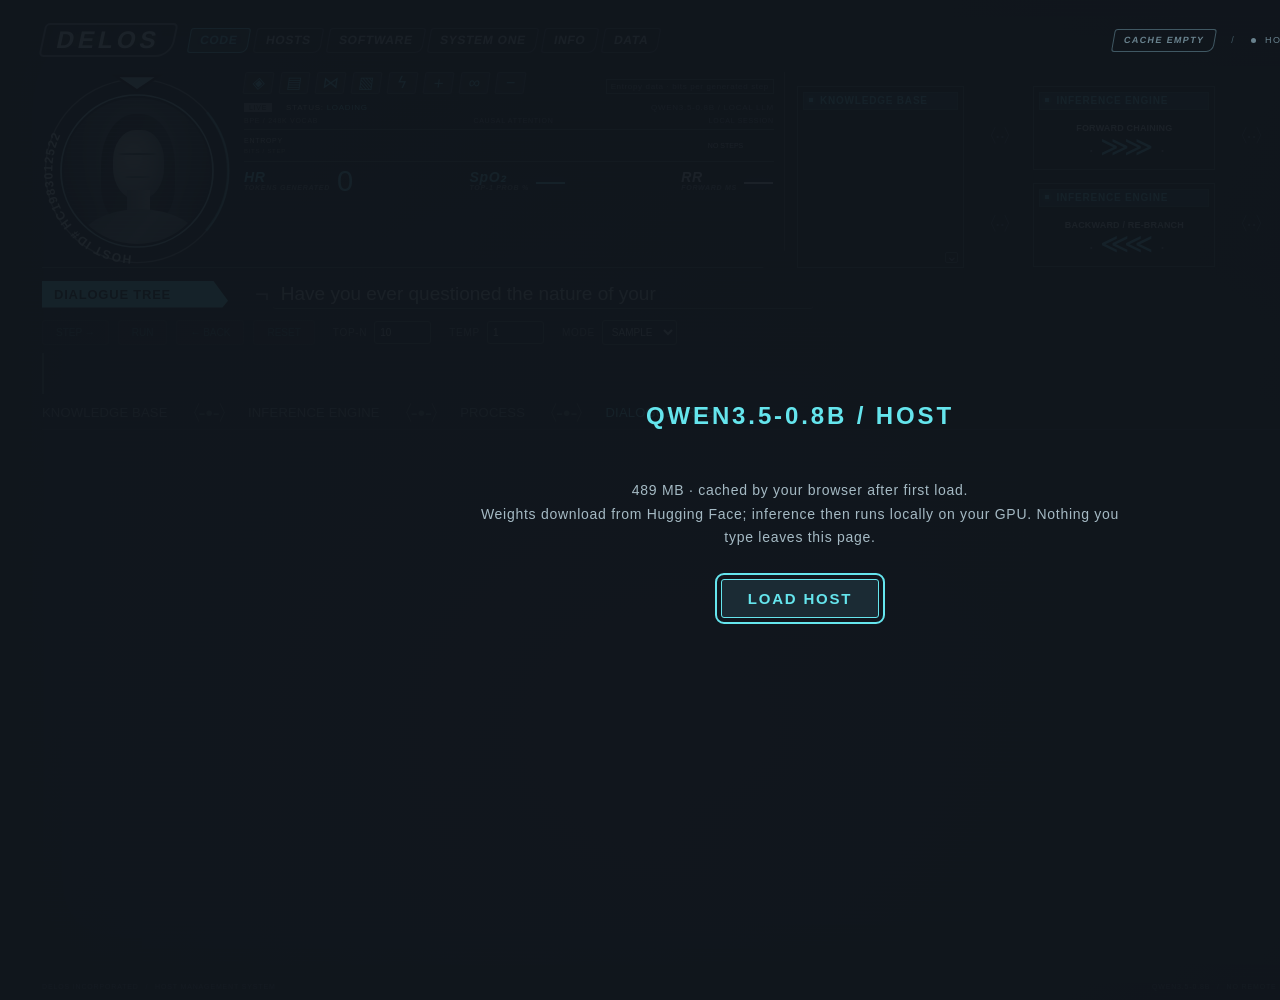
==== commit 88cd293d: "feat: add cache purge control and collapse the logit inspector by default A CLEAR CACHE control in t" ====
--- a/index.html
+++ b/index.html
@@ -10,7 +10,7 @@
   <header class="topbar">
     <a class="logo" href="#code" aria-label="Delos home">DELOS</a>
     <nav aria-label="System modules"><a class="tab active" href="#code" aria-current="page">CODE</a><a class="tab" href="#host">HOSTS</a><span class="tab">SOFTWARE</span><a class="tab" href="decide.html">SYSTEM ONE</a><span class="tab">INFO</span><span class="tab">DATA</span></nav>
-    <div class="system-status"><span class="status-dot"></span><span id="system-status">LOADING HOST</span><span class="status-divider">/</span> LOCAL INFERENCE <span class="status-divider">/</span> ADMIN</div>
+    <div class="system-status"><button id="cache-clear" class="cache-btn" type="button" disabled>CACHE EMPTY</button><span class="status-divider">/</span><span class="status-dot offline"></span><span id="system-status">LOADING HOST</span><span class="status-divider">/</span> LOCAL INFERENCE <span class="status-divider">/</span> ADMIN</div>
   </header>
   <section class="overview" aria-label="Model diagnostics and processing architecture">
     <section class="host" id="host" aria-label="Model diagnostics">
@@ -40,7 +40,7 @@
   <nav class="breadcrumb" aria-label="Current process"><span>KNOWLEDGE BASE</span><i aria-hidden="true">〈- • -〉</i><span>INFERENCE ENGINE</span><i aria-hidden="true">〈- • -〉</i><span>PROCESS</span><i aria-hidden="true">〈- • -〉</i><strong>DIALOGUE TREE</strong></nav>
   <div class="live-workspace">
     <section class="tree-viewport" id="tree-viewport" aria-label="Token chain, horizontally scrollable" tabindex="0"><div class="tree" id="tree"></div></section>
-    <aside class="inspector module" aria-labelledby="inspector-title"><h2 id="inspector-title">LOGIT INSPECTOR / NEXT</h2><div class="distribution-meta" id="distribution-meta">AWAITING HOST</div><p class="inspector-help">CLICK A NODE TO INSPECT · CLICK A CHIP TO RE-BRANCH</p><div class="table-scroll"><table><thead><tr><th>#</th><th>TOKEN / PROBABILITY</th><th>LOGIT</th><th>LOGIT / T</th><th>PROB</th><th>CUM.</th></tr></thead><tbody id="logits-table"></tbody></table></div><p class="inspector-help" id="inspector-note">Probabilities cover the full vocabulary. Only top-N shown.</p></aside>
+    <aside class="inspector module" id="inspector" data-open="false" aria-labelledby="inspector-title"><h2 id="inspector-title"><button type="button" class="inspector-toggle" id="inspector-toggle" aria-expanded="false" aria-controls="inspector-body"><span>LOGIT INSPECTOR<span id="inspector-sub"> / NEXT</span></span><span class="chev" aria-hidden="true"></span></button></h2><div id="inspector-body" hidden><div class="distribution-meta" id="distribution-meta">AWAITING HOST</div><p class="inspector-help">CLICK A NODE TO INSPECT · CLICK A CHIP TO RE-BRANCH</p><div class="table-scroll"><table><thead><tr><th>#</th><th>TOKEN / PROBABILITY</th><th>LOGIT</th><th>LOGIT / T</th><th>PROB</th><th>CUM.</th></tr></thead><tbody id="logits-table"></tbody></table></div><p class="inspector-help" id="inspector-note">Probabilities cover the full vocabulary. Only top-N shown.</p></div></aside>
   </div>
   <div class="app-message" id="app-message" role="status" aria-live="polite"></div>
   <footer><span>DELOS INCORPORATED <i> / </i> HOST MANAGEMENT SYSTEM</span><span>QWEN3.5-0.8B <i> / </i> NO REMOTE INFERENCE · WEIGHTS FROM HUGGING FACE, RUNS ON YOUR GPU</span></footer>
--- a/style.css
+++ b/style.css
@@ -79,3 +79,33 @@
   .app-message{position:static;margin:10px 0;font-size:12px}footer{position:static;flex-direction:column;gap:6px;margin-top:20px;font-size:9px}
   .loading-overlay{padding:0 20px}.loading-overlay h2{font-size:18px;text-align:center}.loading-overlay progress{width:min(320px,100%)}
 }
+
+/* Cache purge button + dialog, offline status dot. */
+.system-status{gap:9px;position:relative;z-index:30}/* above the load gate so a purge stays reachable */.status-dot.offline{background:var(--muted);box-shadow:none}
+.cache-btn{border:1px solid var(--line);border-radius:3px 3px 7px 3px;background:transparent;color:var(--cyan);padding:4px 10px;font-size:9px;font-weight:700;letter-spacing:.15em;line-height:13px;transform:skewX(-10deg);white-space:nowrap}
+.cache-btn:hover:not(:disabled){background:#5fd3e820;border-color:var(--cyan)}.cache-btn:disabled{color:var(--muted);cursor:default;opacity:1}
+.cache-dialog{background:#11161cf5;color:var(--ink);border:1px solid var(--bright);border-radius:3px;padding:22px 26px;max-width:min(520px,calc(100vw - 32px));font:inherit;letter-spacing:.045em;box-shadow:0 0 40px #000a}
+.cache-dialog::backdrop{background:#11161cd9}
+.cache-dialog h2{margin:0 0 10px;font-size:20px;letter-spacing:.12em;color:var(--bright)}.cache-dialog p{font-size:14px;line-height:1.6;margin:8px 0}.cache-size{color:var(--cyan);font-weight:700;font-size:16px!important}.cache-error{color:#ffb5ac}
+.cache-actions{display:flex;gap:12px;justify-content:flex-end;margin-top:18px}.cache-actions button{border:1px solid var(--line);background:#1b2b34;color:var(--cyan);padding:10px 22px;font-size:13px;font-weight:700;letter-spacing:.12em;border-radius:3px;min-height:44px}.cache-actions button:hover:not(:disabled){background:#294451}.cache-actions .danger{border-color:#ffb5ac;color:#ffb5ac}
+
+/* Logit inspector: a collapsed right rail by default (the tree gets the full width), full panel when open. */
+.live-workspace{grid-template-columns:minmax(0,1fr) 44px;transition:grid-template-columns .2s ease}
+.live-workspace:has(#inspector[data-open=true]){grid-template-columns:minmax(0,1fr) 516px}
+.inspector{overflow:hidden}.inspector h2{padding:0;display:flex;align-items:center}.inspector h2:before{flex:none;margin-left:5px}
+.inspector-toggle{all:unset;box-sizing:border-box;display:flex;flex:1;min-width:0;align-items:center;justify-content:space-between;gap:8px;cursor:pointer;padding:0 5px;color:inherit;font:inherit;letter-spacing:inherit;line-height:16px;white-space:nowrap}
+.inspector-toggle:hover{color:var(--bright)}.inspector-toggle:focus-visible{outline:2px solid var(--bright);outline-offset:2px}
+.chev{width:7px;height:7px;border-top:1.5px solid currentColor;border-right:1.5px solid currentColor;flex:none}
+.inspector[data-open=true] .chev{transform:rotate(45deg)}.inspector[data-open=false] .chev{transform:rotate(-135deg)}
+.inspector[data-open=false]{padding:5px 0}.inspector[data-open=false] h2{height:100%;background:none;border:0}.inspector[data-open=false] h2:before{display:none}
+.inspector[data-open=false] .inspector-toggle{flex-direction:column-reverse;height:100%;padding:8px 0;justify-content:space-between;align-items:center;color:var(--cyan);background:#21414d;border:1px solid #365b67}
+.inspector[data-open=false] .inspector-toggle>span:first-child{writing-mode:vertical-rl;font-size:10px;font-weight:600;letter-spacing:.14em}
+.inspector[data-open=false] #inspector-sub{display:none}
+@media(prefers-reduced-motion:reduce){.live-workspace{transition:none}}
+@media(forced-colors:active){.inspector-toggle,.cache-btn{border:1px solid ButtonText}.inspector-toggle:focus-visible,.cache-btn:focus-visible,.cache-actions button:focus-visible{outline:2px solid Highlight}.status-dot{background:CanvasText}.cache-dialog{border:2px solid CanvasText;background:Canvas;color:CanvasText}}
+@media(max-width:799px){
+  .live-workspace,.live-workspace:has(#inspector[data-open=true]){display:block;transition:none}
+  .cache-btn{min-height:44px;padding:4px 8px;font-size:9px;letter-spacing:.08em;transform:none}.system-status .cache-btn+.status-divider{display:none}.system-status{row-gap:6px;gap:6px}
+  .inspector[data-open=false]{padding:0}.inspector[data-open=false] .inspector-toggle{flex-direction:row;height:44px;padding:0 12px}.inspector[data-open=false] .inspector-toggle>span:first-child{writing-mode:horizontal-tb;font-size:11px}
+  .inspector[data-open=false] .chev{transform:rotate(135deg)}.inspector[data-open=true] .chev{transform:rotate(-45deg)}.inspector[data-open=true] .inspector-toggle{min-height:44px}
+}
